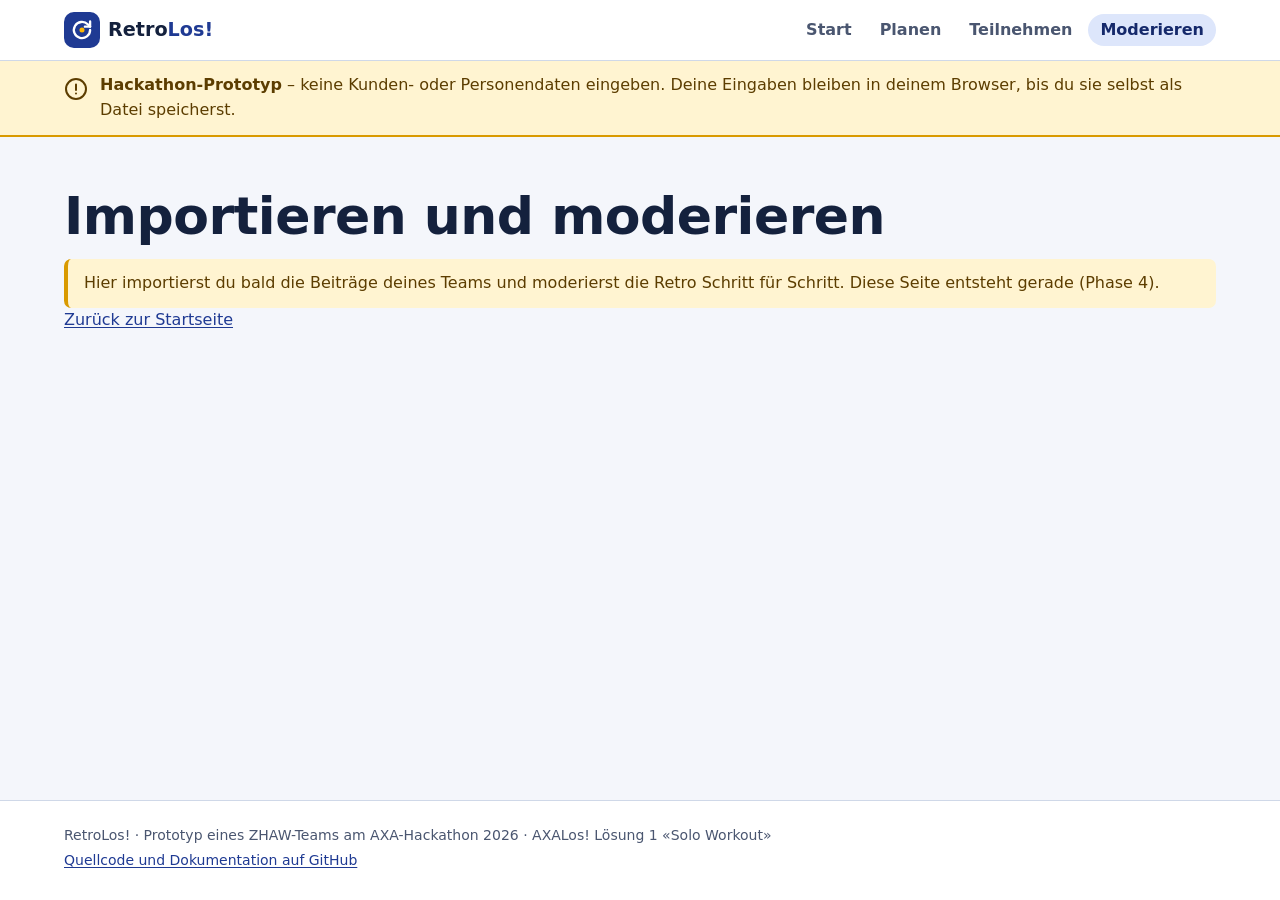
==== moderieren.html @ 7c2ac9f3 "feat: Startseite mit Prototyp-Banner und Design-Tokens Zwei Einstiege (Scrum Master / Teilnahme), «R" ====
<!doctype html>
<html lang="de-CH">
<head>
  <meta charset="utf-8">
  <meta name="viewport" content="width=device-width, initial-scale=1">
  <meta http-equiv="Content-Security-Policy" content="default-src 'self'; base-uri 'self'; form-action 'self'; object-src 'none'">
  <meta name="description" content="RetroLos! hilft Scrum Mastern, Retrospektiven zu planen, Beiträge des Teams zu sammeln und zu moderieren – ohne Server und ohne Login.">
  <title>Importieren und moderieren – RetroLos!</title>
  <link rel="icon" href="favicon.svg" type="image/svg+xml">
  <link rel="stylesheet" href="styles.css">
</head>
<body>
  <a class="skip-link" href="#inhalt">Zum Inhalt springen</a>

  <header class="site-header">
    <div class="container site-header-inner">
      <a class="brand" href="index.html">
        <svg class="brand-logo" viewBox="0 0 40 40" aria-hidden="true" focusable="false">
          <rect class="brand-logo-bg" width="40" height="40" rx="11"/>
          <path class="brand-logo-line" d="M29 20a9 9 0 1 1-2.64-6.36L29 16.3"/>
          <path class="brand-logo-line" d="M29 10.5v5.8h-5.8"/>
          <circle class="brand-logo-dot" cx="20" cy="20" r="2.8"/>
        </svg>
        <span>Retro<span class="brand-accent">Los!</span></span>
      </a>
      <nav class="site-nav" aria-label="Hauptnavigation">
        <ul>
          <li><a href="index.html">Start</a></li>
          <li><a href="planen.html">Planen</a></li>
          <li><a href="teilnehmen.html">Teilnehmen</a></li>
          <li><a href="moderieren.html" aria-current="page">Moderieren</a></li>
        </ul>
      </nav>
    </div>
  </header>

  <aside class="banner" aria-label="Hinweis zum Prototyp">
    <div class="container banner-inner">
      <svg class="banner-icon" viewBox="0 0 24 24" aria-hidden="true" focusable="false">
        <circle cx="12" cy="12" r="10"/>
        <path d="M12 7.5v5.5M12 16.5v.01"/>
      </svg>
      <p><strong>Hackathon-Prototyp</strong> – keine Kunden- oder Personendaten eingeben. Deine Eingaben bleiben in deinem Browser, bis du sie selbst als Datei speicherst.</p>
    </div>
  </aside>

  <main id="inhalt" class="container">
    <section class="section">
      <h1>Importieren und moderieren</h1>
      <div class="notice">
        <p>Hier importierst du bald die Beiträge deines Teams und moderierst die Retro Schritt für Schritt. Diese Seite entsteht gerade (Phase 4).</p>
      </div>
      <p><a href="index.html">Zurück zur Startseite</a></p>
    </section>
  </main>

  <footer class="site-footer">
    <div class="container">
      <p>RetroLos! · Prototyp eines ZHAW-Teams am AXA-Hackathon 2026 · AXALos! Lösung 1 «Solo Workout»</p>
      <p><a href="https://github.com/rexliz/axa-miniapp-retrolos">Quellcode und Dokumentation auf GitHub</a></p>
    </div>
  </footer>
</body>
</html>
---- styles.css ----
/* ==========================================================================
   RetroLos! – gemeinsame Styles
   Werte (Farben, Abstände, Schriften, Radien, Bewegung) nur über Tokens.
   Helle Palette auf :root, dunkle Palette unter prefers-color-scheme: dark.
   ========================================================================== */

:root {
  color-scheme: light dark;

  /* Farben – hell */
  --color-bg: #f4f6fb;
  --color-surface: #ffffff;
  --color-surface-alt: #e9eef8;
  --color-text: #14213d;
  --color-text-muted: #4a5670;
  --color-border: #cfd8e8;
  --color-accent: #1f3a93;
  --color-accent-strong: #15296b;
  --color-accent-soft: #dde6fb;
  --color-on-accent: #ffffff;
  --color-highlight: #ffb703;
  --color-focus: #1f3a93;
  --color-notice-bg: #fff4d1;
  --color-notice-border: #d99a00;
  --color-notice-text: #5c3d00;
  --color-danger: #b42318;
  --color-danger-soft: #fde4e1;
  --color-success: #17703f;
  --color-success-soft: #dcf3e5;
  --color-note-1: #fff1a8;
  --color-note-2: #d6ecff;
  --color-note-3: #ddf5cf;
  --color-note-4: #ffdfe0;
  --color-note-5: #ebe1ff;
  --color-sea: #2f6fd6;
  --color-sea-deep: #1d4fa3;
  --color-sky: #cfe3ff;
  --color-sand: #f2d48f;
  --color-rock: #6b7488;
  --color-sail: #ffffff;
  --color-shadow: rgb(20 33 61 / 0.1);

  /* Schrift */
  --font-body: system-ui, -apple-system, "Segoe UI", Roboto, "Helvetica Neue", Arial, sans-serif;
  --font-display: ui-rounded, "SF Pro Rounded", "Arial Rounded MT Bold", system-ui, sans-serif;
  --font-mono: ui-monospace, "SF Mono", Menlo, Consolas, monospace;
  --font-size-small: 0.875rem;
  --font-size-base: 1rem;
  --font-size-large: 1.2rem;
  --font-size-xl: clamp(1.4rem, 1.15rem + 1.2vw, 1.85rem);
  --font-size-hero: clamp(2rem, 1.3rem + 3.2vw, 3.25rem);
  --font-weight-bold: 700;
  --font-line-height: 1.55;

  /* Abstände und Formen */
  --space-1: 0.25rem;
  --space-2: 0.5rem;
  --space-3: 0.75rem;
  --space-4: 1rem;
  --space-5: 1.5rem;
  --space-6: 2rem;
  --space-7: 3rem;
  --space-8: 4.5rem;
  --radius: 0.85rem;
  --radius-small: 0.45rem;
  --radius-pill: 999px;
  --border: 1px solid var(--color-border);
  --container: 72rem;
  --container-narrow: 46rem;
  --shadow-card: 0 1px 2px var(--color-shadow), 0 6px 18px var(--color-shadow);
  --shadow-raised: 0 2px 4px var(--color-shadow), 0 14px 32px var(--color-shadow);

  /* Bewegung – unter prefers-reduced-motion auf (fast) null gesetzt */
  --motion-fast: 150ms;
  --motion-base: 300ms;
  --motion-slow: 650ms;
  --motion-ease: cubic-bezier(0.2, 0.7, 0.2, 1);
  --motion-bounce: cubic-bezier(0.34, 1.56, 0.64, 1);
}

@media (prefers-color-scheme: dark) {
  :root {
    --color-bg: #0d1424;
    --color-surface: #161f35;
    --color-surface-alt: #1e2944;
    --color-text: #e8edf7;
    --color-text-muted: #aab5cc;
    --color-border: #2f3c5c;
    --color-accent: #9db8ff;
    --color-accent-strong: #c3d4ff;
    --color-accent-soft: #24345c;
    --color-on-accent: #0d1424;
    --color-highlight: #ffc94d;
    --color-focus: #9db8ff;
    --color-notice-bg: #3a2e0c;
    --color-notice-border: #b98a1c;
    --color-notice-text: #ffe39a;
    --color-danger: #ff9b8f;
    --color-danger-soft: #4a1e1a;
    --color-success: #7fd7a3;
    --color-success-soft: #173a27;
    --color-note-1: #4a4320;
    --color-note-2: #1f3a52;
    --color-note-3: #26412a;
    --color-note-4: #4b2a30;
    --color-note-5: #362b52;
    --color-sea: #2b5cb0;
    --color-sea-deep: #173a78;
    --color-sky: #1b2a4a;
    --color-sand: #8a7445;
    --color-rock: #8d97ab;
    --color-sail: #e8edf7;
    --color-shadow: rgb(0 0 0 / 0.35);
  }
}

@media (prefers-reduced-motion: reduce) {
  :root {
    --motion-fast: 1ms;
    --motion-base: 1ms;
    --motion-slow: 1ms;
  }
}

/* ---------- Basis ---------- */

*,
*::before,
*::after {
  box-sizing: border-box;
}

html {
  -webkit-text-size-adjust: 100%;
  text-size-adjust: 100%;
}

body {
  margin: 0;
  min-height: 100vh;
  display: flex;
  flex-direction: column;
  background: var(--color-bg);
  color: var(--color-text);
  font-family: var(--font-body);
  font-size: var(--font-size-base);
  line-height: var(--font-line-height);
}

main {
  flex: 1;
}

h1,
h2,
h3 {
  font-family: var(--font-display);
  line-height: 1.2;
  margin: 0 0 var(--space-3);
}

h1 {
  font-size: var(--font-size-hero);
  letter-spacing: -0.01em;
}

h2 {
  font-size: var(--font-size-xl);
}

h3 {
  font-size: var(--font-size-large);
}

p {
  margin: 0 0 var(--space-4);
}

a {
  color: var(--color-accent);
  text-underline-offset: 0.15em;
}

a:hover {
  color: var(--color-accent-strong);
}

:focus-visible {
  outline: 3px solid var(--color-focus);
  outline-offset: 2px;
}

code,
kbd,
pre {
  font-family: var(--font-mono);
  font-size: 0.95em;
}

.container {
  width: min(100% - 2 * var(--space-4), var(--container));
  margin-inline: auto;
}

.visually-hidden {
  position: absolute;
  width: 1px;
  height: 1px;
  margin: -1px;
  padding: 0;
  overflow: hidden;
  clip: rect(0 0 0 0);
  white-space: nowrap;
  border: 0;
}

.skip-link {
  position: absolute;
  left: var(--space-4);
  top: calc(-1 * var(--space-8));
  z-index: 10;
  padding: var(--space-2) var(--space-4);
  background: var(--color-accent);
  color: var(--color-on-accent);
  border-radius: var(--radius-small);
}

.skip-link:focus {
  top: var(--space-2);
  color: var(--color-on-accent);
}

/* ---------- Kopfzeile ---------- */

.site-header {
  background: var(--color-surface);
  border-bottom: var(--border);
}

.site-header-inner {
  display: flex;
  flex-wrap: wrap;
  align-items: center;
  justify-content: space-between;
  gap: var(--space-2) var(--space-5);
  padding-block: var(--space-3);
}

.brand {
  display: inline-flex;
  align-items: center;
  gap: var(--space-2);
  color: var(--color-text);
  text-decoration: none;
  font-family: var(--font-display);
  font-size: var(--font-size-large);
  font-weight: var(--font-weight-bold);
}

.brand:hover {
  color: var(--color-text);
}

.brand-logo {
  width: 2.25rem;
  height: 2.25rem;
  flex: none;
}

.brand-logo-bg {
  fill: var(--color-accent);
}

.brand-logo-line {
  fill: none;
  stroke: var(--color-on-accent);
  stroke-width: 2.6;
  stroke-linecap: round;
  stroke-linejoin: round;
}

.brand-logo-dot {
  fill: var(--color-highlight);
}

.brand-accent {
  color: var(--color-accent);
}

.site-nav ul {
  display: flex;
  flex-wrap: wrap;
  gap: var(--space-1);
  margin: 0;
  padding: 0;
  list-style: none;
}

.site-nav a {
  display: block;
  padding: var(--space-1) var(--space-3);
  border-radius: var(--radius-pill);
  color: var(--color-text-muted);
  text-decoration: none;
  font-weight: 600;
}

.site-nav a:hover {
  background: var(--color-surface-alt);
  color: var(--color-text);
}

.site-nav a[aria-current="page"] {
  background: var(--color-accent-soft);
  color: var(--color-accent-strong);
}

/* ---------- Prototyp-Banner ---------- */

.banner {
  background: var(--color-notice-bg);
  border-bottom: 2px solid var(--color-notice-border);
  color: var(--color-notice-text);
}

.banner-inner {
  display: flex;
  align-items: flex-start;
  gap: var(--space-3);
  padding-block: var(--space-3);
}

.banner-icon {
  width: 1.5rem;
  height: 1.5rem;
  flex: none;
  margin-top: var(--space-1);
  fill: none;
  stroke: currentColor;
  stroke-width: 2;
  stroke-linecap: round;
}

.banner p {
  margin: 0;
}

/* ---------- Schaltflächen ---------- */

.button {
  display: inline-flex;
  align-items: center;
  justify-content: center;
  gap: var(--space-2);
  min-height: 2.75rem;
  padding: var(--space-2) var(--space-5);
  border: 2px solid transparent;
  border-radius: var(--radius-pill);
  font: inherit;
  font-weight: var(--font-weight-bold);
  line-height: 1.2;
  text-decoration: none;
  cursor: pointer;
  transition: transform var(--motion-fast) var(--motion-ease),
    background-color var(--motion-fast) var(--motion-ease);
}

.button:active {
  transform: translateY(1px) scale(0.98);
}

.button-primary {
  background: var(--color-accent);
  color: var(--color-on-accent);
}

.button-primary:hover {
  background: var(--color-accent-strong);
  color: var(--color-on-accent);
}

.button-secondary {
  background: var(--color-surface);
  border-color: var(--color-accent);
  color: var(--color-accent);
}

.button-secondary:hover {
  background: var(--color-accent-soft);
  color: var(--color-accent-strong);
}

.button-ghost {
  background: transparent;
  color: var(--color-accent);
}

.button-ghost:hover {
  background: var(--color-surface-alt);
}

.button-danger {
  background: var(--color-surface);
  border-color: var(--color-danger);
  color: var(--color-danger);
}

.button-danger:hover {
  background: var(--color-danger-soft);
}

.button:disabled,
.button[aria-disabled="true"] {
  opacity: 0.55;
  cursor: not-allowed;
  transform: none;
}

.button-row {
  display: flex;
  flex-wrap: wrap;
  gap: var(--space-3);
  align-items: center;
}

/* ---------- Karten, Flächen ---------- */

.panel {
  background: var(--color-surface);
  border: var(--border);
  border-radius: var(--radius);
  box-shadow: var(--shadow-card);
  padding: var(--space-5);
}

.section {
  margin-block: var(--space-7);
}

.section-intro {
  max-width: var(--container-narrow);
  color: var(--color-text-muted);
}

/* ---------- Startseite ---------- */

.hero {
  display: grid;
  gap: var(--space-5);
  align-items: center;
  padding-block: var(--space-7) var(--space-6);
}

.hero-kicker {
  display: inline-block;
  margin-bottom: var(--space-3);
  padding: var(--space-1) var(--space-3);
  border-radius: var(--radius-pill);
  background: var(--color-accent-soft);
  color: var(--color-accent-strong);
  font-weight: var(--font-weight-bold);
  font-size: var(--font-size-small);
}

.hero-lead {
  max-width: var(--container-narrow);
  font-size: var(--font-size-large);
  color: var(--color-text-muted);
}

.hero-art {
  width: 100%;
  max-width: 22rem;
  justify-self: center;
}

.hero-art .note {
  transform-origin: center;
  transform-box: fill-box;
  animation: note-float 6s var(--motion-ease) infinite alternate;
}

.hero-art .note:nth-of-type(2) {
  animation-delay: -2s;
}

.hero-art .note:nth-of-type(3) {
  animation-delay: -4s;
}

.hero-art .note-1 {
  fill: var(--color-note-1);
}

.hero-art .note-2 {
  fill: var(--color-note-2);
}

.hero-art .note-3 {
  fill: var(--color-note-3);
}

.hero-art .note-line {
  stroke: var(--color-text-muted);
  stroke-width: 3;
  stroke-linecap: round;
  opacity: 0.45;
}

.hero-art .loop {
  fill: none;
  stroke: var(--color-accent);
  stroke-width: 6;
  stroke-linecap: round;
  stroke-dasharray: 12 14;
}

.hero-art .spark {
  fill: var(--color-highlight);
}

@keyframes note-float {
  from {
    transform: translateY(0) rotate(-2deg);
  }

  to {
    transform: translateY(-6px) rotate(2deg);
  }
}

@media (prefers-reduced-motion: reduce) {
  .hero-art .note {
    animation: none;
  }
}

.entry-grid {
  display: grid;
  gap: var(--space-5);
}

.entry-card {
  display: flex;
  flex-direction: column;
  gap: var(--space-2);
  padding: var(--space-6) var(--space-5);
  background: var(--color-surface);
  border: var(--border);
  border-radius: var(--radius);
  box-shadow: var(--shadow-card);
}

.entry-card-lead {
  border-top: 6px solid var(--color-accent);
}

.entry-card-guest {
  border-top: 6px solid var(--color-highlight);
}

.entry-icon {
  font-size: 2rem;
  line-height: 1;
}

.entry-card p {
  color: var(--color-text-muted);
}

.entry-card .button-row {
  margin-top: auto;
}

.explainer {
  margin-block: var(--space-6);
  background: var(--color-surface);
  border: var(--border);
  border-radius: var(--radius);
}

.explainer > summary {
  display: flex;
  align-items: center;
  gap: var(--space-3);
  padding: var(--space-4) var(--space-5);
  cursor: pointer;
  font-family: var(--font-display);
  font-size: var(--font-size-large);
  font-weight: var(--font-weight-bold);
  list-style: none;
}

/* Safari zeigt sonst zusätzlich sein eigenes Dreieck – es gibt keinen anderen Hook */
.explainer > summary::-webkit-details-marker {
  display: none;
}

.explainer > summary::before {
  content: "▸";
  color: var(--color-accent);
  transition: transform var(--motion-fast) var(--motion-ease);
}

.explainer[open] > summary::before {
  transform: rotate(90deg);
}

.explainer-body {
  padding: 0 var(--space-5) var(--space-5);
  max-width: var(--container-narrow);
}

.phase-list {
  display: grid;
  gap: var(--space-2);
  margin: 0 0 var(--space-4);
  padding: 0;
  list-style: none;
  counter-reset: phase;
}

.phase-list li {
  display: grid;
  grid-template-columns: 2rem 1fr;
  gap: var(--space-3);
  align-items: start;
  counter-increment: phase;
}

.phase-list li::before {
  content: counter(phase);
  display: grid;
  place-items: center;
  width: 2rem;
  height: 2rem;
  border-radius: var(--radius-pill);
  background: var(--color-accent-soft);
  color: var(--color-accent-strong);
  font-weight: var(--font-weight-bold);
}

.steps {
  display: grid;
  gap: var(--space-4);
  margin: 0;
  padding: 0;
  list-style: none;
  counter-reset: step;
}

.steps li {
  position: relative;
  padding: var(--space-5) var(--space-5) var(--space-4);
  background: var(--color-surface);
  border: var(--border);
  border-radius: var(--radius);
  counter-increment: step;
}

.steps li::before {
  content: counter(step);
  display: grid;
  place-items: center;
  width: 2.25rem;
  height: 2.25rem;
  margin-bottom: var(--space-3);
  border-radius: var(--radius-pill);
  background: var(--color-accent);
  color: var(--color-on-accent);
  font-weight: var(--font-weight-bold);
}

.steps h3 {
  margin-bottom: var(--space-2);
}

.steps p {
  margin: 0;
  color: var(--color-text-muted);
}

.privacy-list {
  display: grid;
  gap: var(--space-3);
  margin: 0;
  padding: 0;
  list-style: none;
}

.privacy-list li {
  display: grid;
  grid-template-columns: 1.75rem 1fr;
  gap: var(--space-2);
}

.privacy-list li::before {
  content: "✓";
  color: var(--color-success);
  font-weight: var(--font-weight-bold);
}

/* ---------- Hinweise ---------- */

.notice {
  padding: var(--space-3) var(--space-4);
  border-left: 4px solid var(--color-notice-border);
  border-radius: var(--radius-small);
  background: var(--color-notice-bg);
  color: var(--color-notice-text);
}

.notice p:last-child {
  margin-bottom: 0;
}

/* ---------- Fusszeile ---------- */

.site-footer {
  margin-top: var(--space-8);
  padding-block: var(--space-5);
  border-top: var(--border);
  background: var(--color-surface);
  color: var(--color-text-muted);
  font-size: var(--font-size-small);
}

.site-footer p {
  margin: 0 0 var(--space-1);
}

/* ---------- Druck ---------- */

@media print {
  .site-header,
  .site-footer,
  .skip-link,
  .no-print {
    display: none;
  }

  body {
    background: var(--color-surface);
  }
}

/* ---------- Breitere Bildschirme ---------- */

@media (min-width: 40rem) {
  .entry-grid {
    grid-template-columns: repeat(2, 1fr);
  }

  .steps {
    grid-template-columns: repeat(2, 1fr);
  }
}

@media (min-width: 60rem) {
  .hero {
    grid-template-columns: 3fr 2fr;
  }

  .steps {
    grid-template-columns: repeat(4, 1fr);
  }
}
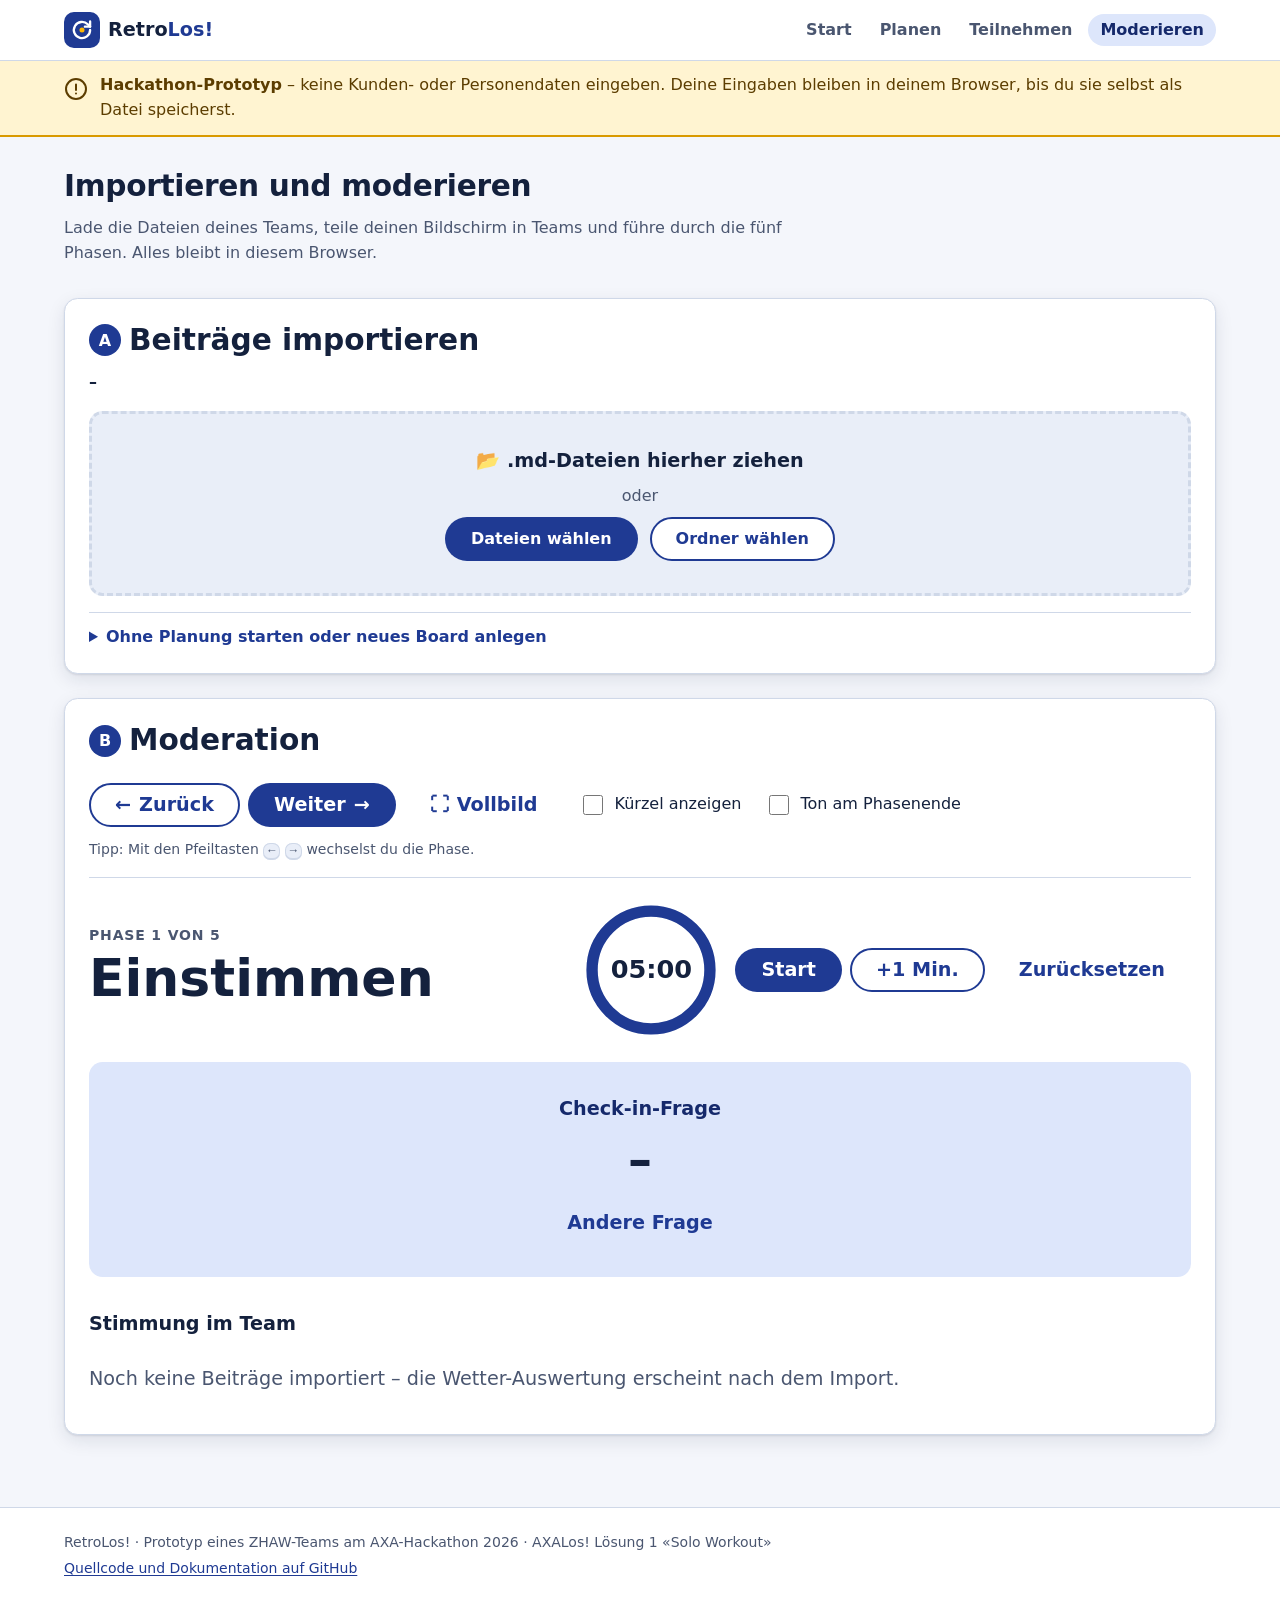
==== commit 8004dbb1: "feat: Import und Moderationsmodus mit Stepper, Timer-Ring und Board Mehrfach-Import (Auswahl, Drag &" ====
--- a/moderieren.html
+++ b/moderieren.html
@@ -8,6 +8,14 @@
   <title>Importieren und moderieren – RetroLos!</title>
   <link rel="icon" href="favicon.svg" type="image/svg+xml">
   <link rel="stylesheet" href="styles.css">
+  <link rel="stylesheet" href="moderieren.css">
+  <script src="config.js" defer></script>
+  <script src="core-plan.js" defer></script>
+  <script src="core-markdown.js" defer></script>
+  <script src="core-board.js" defer></script>
+  <script src="ui.js" defer></script>
+  <script src="effects.js" defer></script>
+  <script src="moderieren.js" defer></script>
 </head>
 <body>
   <a class="skip-link" href="#inhalt">Zum Inhalt springen</a>
@@ -44,14 +52,171 @@
     </div>
   </aside>
 
-  <main id="inhalt" class="container">
-    <section class="section">
+  <main id="inhalt" class="container moderate">
+    <header class="page-intro">
       <h1>Importieren und moderieren</h1>
-      <div class="notice">
-        <p>Hier importierst du bald die Beiträge deines Teams und moderierst die Retro Schritt für Schritt. Diese Seite entsteht gerade (Phase 4).</p>
-      </div>
-      <p><a href="index.html">Zurück zur Startseite</a></p>
+      <p class="section-intro">Lade die Dateien deines Teams, teile deinen Bildschirm in Teams und führe durch die fünf Phasen. Alles bleibt in diesem Browser.</p>
+    </header>
+
+    <noscript>
+      <div class="notice"><p>Import und Moderation brauchen JavaScript. Wie eine Retro abläuft, steht auf der <a href="index.html">Startseite</a>.</p></div>
+    </noscript>
+
+    <section class="panel import-panel no-print" id="import-panel" aria-labelledby="import-title">
+      <h2 id="import-title"><span class="step-badge" aria-hidden="true">A</span>Beiträge importieren</h2>
+      <p class="retro-context" id="retro-context">–</p>
+      <div class="notice" id="board-mismatch" hidden>
+        <p id="board-mismatch-text"></p>
+        <div class="button-row">
+          <button type="button" class="button button-secondary" id="board-keep">Damit weitermachen</button>
+          <button type="button" class="button button-primary" id="board-new">Neues Board für die geplante Retro</button>
+        </div>
+      </div>
+      <div class="dropzone" id="dropzone">
+        <p class="dropzone-title"><span aria-hidden="true">📂</span> .md-Dateien hierher ziehen</p>
+        <p class="dropzone-or">oder</p>
+        <div class="button-row">
+          <button type="button" class="button button-primary" id="pick-files">Dateien wählen</button>
+          <button type="button" class="button button-secondary" id="pick-folder" hidden>Ordner wählen</button>
+        </div>
+        <input id="file-input" class="visually-hidden" type="file" accept=".md,.markdown,.txt,text/markdown,text/plain" multiple tabindex="-1" aria-hidden="true">
+        <input id="folder-input" class="visually-hidden" type="file" webkitdirectory multiple tabindex="-1" aria-hidden="true">
+        <p class="field-hint" id="folder-hint" hidden>Mit «Ordner wählen» liest du alle Dateien eines synchronisierten Teams- oder OneDrive-Ordners auf einmal.</p>
+      </div>
+      <div class="import-report" id="import-report" aria-live="polite"></div>
+      <p class="board-stats" id="board-stats"></p>
+      <details class="manual-setup">
+        <summary>Ohne Planung starten oder neues Board anlegen</summary>
+        <form id="setup-form" class="setup-form">
+          <div class="field-grid">
+            <div class="field">
+              <label for="setup-sprint">Sprint</label>
+              <input id="setup-sprint" type="text" maxlength="60" placeholder="z. B. Sprint 12">
+            </div>
+            <div class="field">
+              <label for="setup-date">Datum der Retro</label>
+              <input id="setup-date" type="date">
+            </div>
+            <div class="field">
+              <label for="setup-format">Format</label>
+              <select id="setup-format"></select>
+            </div>
+          </div>
+          <button type="submit" class="button button-secondary">Neues, leeres Board anlegen</button>
+        </form>
+      </details>
     </section>
+
+    <section class="moderation" id="moderation" aria-labelledby="moderation-title">
+      <div class="moderation-bar no-print">
+        <h2 id="moderation-title" class="moderation-title"><span class="step-badge" aria-hidden="true">B</span>Moderation</h2>
+        <ol class="stepper" id="stepper" aria-label="Phasen der Retro"></ol>
+        <div class="moderation-tools">
+          <button type="button" class="button button-secondary" id="prev"><span aria-hidden="true">←</span> Zurück</button>
+          <button type="button" class="button button-primary" id="next">Weiter <span aria-hidden="true">→</span></button>
+          <button type="button" class="button button-ghost" id="fullscreen"><span aria-hidden="true">⛶</span> <span id="fullscreen-label">Vollbild</span></button>
+          <label class="toggle"><input type="checkbox" id="show-initials"> <span>Kürzel anzeigen</span></label>
+          <label class="toggle"><input type="checkbox" id="sound"> <span>Ton am Phasenende</span></label>
+        </div>
+        <p class="keyboard-hint">Tipp: Mit den Pfeiltasten <kbd>←</kbd> <kbd>→</kbd> wechselst du die Phase.</p>
+      </div>
+
+      <div class="moderation-head">
+        <div class="phase-intro" aria-live="polite">
+          <p class="phase-kicker" id="phase-kicker">Phase 1 von 5</p>
+          <h3 class="phase-title" id="phase-title">Einstimmen</h3>
+          <p class="phase-hint" id="phase-hint"></p>
+        </div>
+        <div class="timer no-print" id="timer">
+          <div class="timer-dial">
+            <svg class="timer-ring" viewBox="0 0 120 120" aria-hidden="true" focusable="false">
+              <circle class="timer-track" cx="60" cy="60" r="52"/>
+              <circle class="timer-progress" id="timer-progress" cx="60" cy="60" r="52"/>
+            </svg>
+            <p class="timer-time" id="timer-time">05:00</p>
+          </div>
+          <div class="timer-buttons">
+            <button type="button" class="button button-primary" id="timer-toggle">Start</button>
+            <button type="button" class="button button-secondary" id="timer-plus">+1 Min.</button>
+            <button type="button" class="button button-ghost" id="timer-reset">Zurücksetzen</button>
+          </div>
+        </div>
+      </div>
+
+      <div class="phase-panel" id="panel-checkin">
+        <div class="checkin-stage">
+          <p class="checkin-label">Check-in-Frage</p>
+          <p class="checkin-big" id="checkin-big">–</p>
+          <button type="button" class="button button-ghost no-print" id="checkin-other">Andere Frage</button>
+        </div>
+        <div class="mood">
+          <h4 class="mood-title">Stimmung im Team <span class="mood-total" id="mood-total"></span></h4>
+          <ul class="mood-bars" id="mood-bars"></ul>
+          <p class="mood-empty" id="mood-empty">Noch keine Beiträge importiert – die Wetter-Auswertung erscheint nach dem Import.</p>
+        </div>
+      </div>
+
+      <div class="phase-panel" id="panel-board" hidden>
+        <div class="board-toolbar no-print" id="board-toolbar">
+          <p class="board-help" id="board-help"></p>
+          <button type="button" class="button button-primary" id="group-button" hidden disabled>Ausgewählte zusammenfassen</button>
+        </div>
+        <div class="scene-host" id="board-scene" hidden></div>
+        <div class="board" id="board"></div>
+      </div>
+
+      <div class="phase-panel" id="panel-decide" hidden>
+        <div class="decide-grid">
+          <section class="decide-topics" aria-labelledby="topics-title">
+            <h4 id="topics-title">Top-Themen nach Punkten</h4>
+            <ol class="topic-list" id="topic-list"></ol>
+          </section>
+          <section class="decide-actions" aria-labelledby="actions-title">
+            <h4 id="actions-title">Massnahmen</h4>
+            <form id="action-form" class="action-form no-print">
+              <div class="field">
+                <label for="action-what">Was tun wir konkret?</label>
+                <textarea id="action-what" rows="2" maxlength="300"></textarea>
+              </div>
+              <div class="field-grid">
+                <div class="field">
+                  <label for="action-who">Wer <span class="optional">(Rolle oder Kürzel)</span></label>
+                  <input id="action-who" type="text" maxlength="30" placeholder="z. B. SM, PO, Dev-Team" list="role-list" autocomplete="off">
+                </div>
+                <div class="field">
+                  <label for="action-due">Bis wann</label>
+                  <input id="action-due" type="date">
+                </div>
+              </div>
+              <button type="submit" class="button button-primary">Massnahme hinzufügen</button>
+            </form>
+            <datalist id="role-list">
+              <option value="SM"></option>
+              <option value="PO"></option>
+              <option value="Dev-Team"></option>
+              <option value="ganzes Team"></option>
+            </datalist>
+            <div class="notice" id="action-hint" hidden><p>Ihr habt schon mehr als 3 Massnahmen. Weniger ist oft mehr: 1–3 Massnahmen schafft ein Team im nächsten Sprint wirklich.</p></div>
+            <ol class="action-list" id="action-list"></ol>
+          </section>
+        </div>
+      </div>
+
+      <div class="phase-panel" id="panel-close" hidden>
+        <div class="feedback">
+          <p class="feedback-question">Wie hilfreich war diese Retro? Jede Person nennt eine Note – klicke pro Stimme einmal.</p>
+          <div class="feedback-scale" id="feedback-scale"></div>
+          <p class="feedback-stats" id="feedback-stats" aria-live="polite"></p>
+          <div class="button-row no-print">
+            <button type="button" class="button button-ghost" id="feedback-undo">Letzte Stimme zurücknehmen</button>
+            <button type="button" class="button button-primary button-large" id="finish"><span aria-hidden="true">🎉</span> Retro abschliessen</button>
+          </div>
+        </div>
+        <div class="finish-area" id="finish-area" hidden></div>
+      </div>
+    </section>
+
+    <div id="status" class="toast" role="status" aria-live="polite"></div>
   </main>
 
   <footer class="site-footer">
--- a/styles.css
+++ b/styles.css
@@ -38,6 +38,7 @@
   --color-sand: #f2d48f;
   --color-rock: #6b7488;
   --color-sail: #ffffff;
+  --color-palm: #2f8a4a;
   --color-shadow: rgb(20 33 61 / 0.1);
 
   /* Schrift */
@@ -110,6 +111,7 @@
     --color-sand: #8a7445;
     --color-rock: #8d97ab;
     --color-sail: #e8edf7;
+    --color-palm: #5fbf7a;
     --color-shadow: rgb(0 0 0 / 0.35);
   }
 }
@@ -765,3 +767,522 @@
     grid-template-columns: repeat(4, 1fr);
   }
 }
+
+/* ==========================================================================
+   Gemeinsame Bausteine für die Werkzeug-Seiten
+   ========================================================================== */
+
+.page-intro {
+  padding-block: var(--space-6) var(--space-4);
+}
+
+.page-intro h1 {
+  font-size: var(--font-size-xl);
+}
+
+.step-badge {
+  display: inline-grid;
+  place-items: center;
+  width: 2rem;
+  height: 2rem;
+  margin-right: var(--space-2);
+  border-radius: var(--radius-pill);
+  background: var(--color-accent);
+  color: var(--color-on-accent);
+  font-size: var(--font-size-base);
+  vertical-align: middle;
+}
+
+/* ---------- Formulare ---------- */
+
+.field {
+  display: grid;
+  align-content: start;
+  gap: var(--space-1);
+  margin-bottom: var(--space-4);
+}
+
+.field label,
+.choice-group legend {
+  font-weight: var(--font-weight-bold);
+}
+
+.field-hint {
+  margin: 0;
+  color: var(--color-text-muted);
+  font-size: var(--font-size-small);
+}
+
+.optional {
+  color: var(--color-text-muted);
+  font-weight: normal;
+  font-size: var(--font-size-small);
+}
+
+input[type="text"],
+input[type="date"],
+input[type="time"],
+input[type="datetime-local"],
+input[type="number"],
+select,
+textarea {
+  width: 100%;
+  min-height: 2.75rem;
+  padding: var(--space-2) var(--space-3);
+  border: 2px solid var(--color-border);
+  border-radius: var(--radius-small);
+  background: var(--color-surface);
+  color: var(--color-text);
+  font: inherit;
+}
+
+textarea {
+  resize: vertical;
+  line-height: var(--font-line-height);
+}
+
+input:focus-visible,
+select:focus-visible,
+textarea:focus-visible {
+  border-color: var(--color-accent);
+}
+
+.field-grid {
+  display: grid;
+  gap: 0 var(--space-4);
+}
+
+.choice-group {
+  margin: 0 0 var(--space-4);
+  padding: 0;
+  border: 0;
+}
+
+.choice-group legend {
+  margin-bottom: var(--space-2);
+  padding: 0;
+}
+
+.choices {
+  display: flex;
+  flex-wrap: wrap;
+  gap: var(--space-2);
+}
+
+.choice {
+  position: relative;
+  display: inline-flex;
+}
+
+/* Radio optisch verstecken, aber fokussierbar und für Screenreader lesbar */
+.choice input {
+  position: absolute;
+  inset: 0;
+  width: 100%;
+  height: 100%;
+  margin: 0;
+  opacity: 0;
+  cursor: pointer;
+}
+
+.choice > span {
+  display: inline-flex;
+  align-items: center;
+  gap: var(--space-2);
+  min-height: 2.75rem;
+  padding: var(--space-2) var(--space-4);
+  border: 2px solid var(--color-border);
+  border-radius: var(--radius-pill);
+  background: var(--color-surface);
+  font-weight: 600;
+  transition: border-color var(--motion-fast) var(--motion-ease),
+    background-color var(--motion-fast) var(--motion-ease);
+}
+
+.choice input:hover + span {
+  border-color: var(--color-accent);
+}
+
+.choice input:checked + span {
+  border-color: var(--color-accent);
+  background: var(--color-accent-soft);
+  color: var(--color-accent-strong);
+}
+
+.choice input:focus-visible + span {
+  outline: 3px solid var(--color-focus);
+  outline-offset: 2px;
+}
+
+.choice-emoji {
+  font-size: 1.3em;
+  line-height: 1;
+}
+
+.copy-row {
+  display: flex;
+  flex-wrap: wrap;
+  gap: var(--space-2);
+}
+
+.copy-row input {
+  flex: 1 1 16rem;
+  font-family: var(--font-mono);
+  font-size: var(--font-size-small);
+}
+
+.clipboard-helper {
+  position: fixed;
+  left: 0;
+  top: 0;
+  width: 1px;
+  height: 1px;
+  opacity: 0;
+  pointer-events: none;
+}
+
+/* ---------- Statusmeldung ---------- */
+
+.toast {
+  position: fixed;
+  left: 50%;
+  bottom: var(--space-5);
+  z-index: 20;
+  max-width: min(100% - 2 * var(--space-4), 32rem);
+  padding: var(--space-3) var(--space-5);
+  border-radius: var(--radius);
+  background: var(--color-text);
+  color: var(--color-bg);
+  box-shadow: var(--shadow-raised);
+  font-weight: 600;
+  transform: translate(-50%, calc(100% + var(--space-6)));
+  opacity: 0;
+  transition: transform var(--motion-base) var(--motion-bounce),
+    opacity var(--motion-base) var(--motion-ease);
+  pointer-events: none;
+}
+
+.toast.is-visible {
+  transform: translate(-50%, 0);
+  opacity: 1;
+}
+
+.toast[data-kind="warning"] {
+  background: var(--color-notice-bg);
+  color: var(--color-notice-text);
+  border: 2px solid var(--color-notice-border);
+}
+
+/* ---------- Datenschutz-Hinweis an Eingaben ---------- */
+
+.privacy-hint {
+  display: flex;
+  gap: var(--space-2);
+  margin-top: var(--space-2);
+  padding: var(--space-2) var(--space-3);
+  border-left: 4px solid var(--color-notice-border);
+  border-radius: var(--radius-small);
+  background: var(--color-notice-bg);
+  color: var(--color-notice-text);
+  font-size: var(--font-size-small);
+}
+
+.privacy-hint[hidden] {
+  display: none;
+}
+
+.print-only {
+  display: none;
+}
+
+@media print {
+  .print-only {
+    display: block;
+  }
+
+  .banner,
+  .toast {
+    display: none;
+  }
+}
+
+@media (min-width: 40rem) {
+  .field-grid {
+    grid-template-columns: repeat(2, 1fr);
+  }
+}
+
+/* Kartenfarben pro Spalte (Teilnehmen und Board) */
+.tone-1 {
+  --note-color: var(--color-note-1);
+}
+
+.tone-2 {
+  --note-color: var(--color-note-2);
+}
+
+.tone-3 {
+  --note-color: var(--color-note-3);
+}
+
+.tone-4 {
+  --note-color: var(--color-note-4);
+}
+
+.tone-5 {
+  --note-color: var(--color-note-5);
+}
+
+/* ==========================================================================
+   Effekte: Konfetti und Segelboot-Szene (Teilnehmen und Moderieren)
+   ========================================================================== */
+
+.confetti-canvas {
+  position: fixed;
+  inset: 0;
+  z-index: 30;
+  width: 100%;
+  height: 100%;
+  pointer-events: none;
+}
+
+.scene-host {
+  margin-bottom: var(--space-5);
+}
+
+.scene {
+  display: block;
+  width: 100%;
+  height: auto;
+  border-radius: var(--radius);
+  overflow: hidden;
+}
+
+.scene-sky {
+  fill: var(--color-sky);
+}
+
+.scene-sun {
+  fill: var(--color-highlight);
+}
+
+.scene-cloud {
+  fill: var(--color-surface);
+  opacity: 0.85;
+  animation: cloud-drift 26s linear infinite alternate;
+}
+
+.scene-cloud-slow {
+  animation-duration: 38s;
+}
+
+.scene-sand {
+  fill: var(--color-sand);
+}
+
+.scene-trunk {
+  fill: none;
+  stroke: var(--color-rock);
+  stroke-width: 6;
+  stroke-linecap: round;
+}
+
+.scene-leaf {
+  fill: var(--color-palm);
+}
+
+.scene-island-flag {
+  fill: var(--color-danger);
+  stroke: var(--color-text);
+  stroke-width: 2;
+  opacity: 0;
+  transform-box: fill-box;
+  transform-origin: left bottom;
+  transform: scaleY(0);
+  transition: transform var(--motion-slow) var(--motion-bounce), opacity var(--motion-base);
+}
+
+.scene-island-flag.is-visible {
+  opacity: 1;
+  transform: scaleY(1);
+}
+
+.scene-rock {
+  fill: var(--color-rock);
+  opacity: 0;
+  transform-box: fill-box;
+  transform-origin: center bottom;
+  transform: translateY(14px);
+  transition: transform var(--motion-slow) var(--motion-bounce), opacity var(--motion-base);
+}
+
+.scene-rock.is-visible {
+  opacity: 1;
+  transform: translateY(0);
+}
+
+.scene-wave-back {
+  fill: var(--color-sea-deep);
+  animation: wave-shift 7s linear infinite;
+}
+
+.scene-wave-front {
+  fill: var(--color-sea);
+  animation: wave-shift 5s linear infinite reverse;
+}
+
+.scene-boat {
+  transform: translateX(var(--boat-x, 0px));
+  transition: transform calc(var(--motion-slow) * 2) var(--motion-ease);
+}
+
+.scene-boat-bob {
+  animation: boat-bob 3.2s ease-in-out infinite;
+  transform-box: fill-box;
+  transform-origin: center bottom;
+}
+
+.scene-hull {
+  fill: var(--color-accent);
+}
+
+.scene-mast {
+  stroke: var(--color-text);
+  stroke-width: 3;
+}
+
+.scene-sail {
+  fill: var(--color-sail);
+  stroke: var(--color-accent);
+  stroke-width: 2;
+  stroke-linejoin: round;
+}
+
+.scene-flag {
+  fill: var(--color-highlight);
+}
+
+.scene-anchor {
+  opacity: 0;
+  transition: opacity var(--motion-base);
+}
+
+.scene-boat.is-anchored .scene-anchor {
+  opacity: 1;
+}
+
+.scene-rope,
+.scene-anchor-shape {
+  fill: none;
+  stroke: var(--color-text);
+  stroke-width: 2.5;
+  stroke-linecap: round;
+}
+
+.scene-wind path {
+  fill: none;
+  stroke: var(--color-surface);
+  stroke-width: 3;
+  stroke-linecap: round;
+  stroke-dasharray: 30 70;
+  opacity: 0;
+}
+
+.scene-boat.has-wind .scene-wind path {
+  opacity: 0.9;
+  animation: wind-blow 1.6s linear infinite;
+}
+
+.scene-boat.is-gust .scene-sail {
+  animation: sail-gust var(--motion-slow) var(--motion-bounce);
+  transform-box: fill-box;
+  transform-origin: left bottom;
+}
+
+.scene-caption {
+  margin: var(--space-2) 0 0;
+  color: var(--color-text-muted);
+  font-size: var(--font-size-small);
+}
+
+@keyframes wave-shift {
+  from {
+    transform: translateX(0);
+  }
+
+  to {
+    transform: translateX(-80px);
+  }
+}
+
+@keyframes boat-bob {
+  0%,
+  100% {
+    transform: translateY(0) rotate(-1.5deg);
+  }
+
+  50% {
+    transform: translateY(3px) rotate(1.5deg);
+  }
+}
+
+@keyframes cloud-drift {
+  to {
+    transform: translateX(40px);
+  }
+}
+
+@keyframes wind-blow {
+  from {
+    stroke-dashoffset: 100;
+  }
+
+  to {
+    stroke-dashoffset: 0;
+  }
+}
+
+@keyframes sail-gust {
+  50% {
+    transform: scaleX(1.12);
+  }
+}
+
+@media (prefers-reduced-motion: reduce) {
+  .scene-cloud,
+  .scene-wave-back,
+  .scene-wave-front,
+  .scene-boat-bob,
+  .scene-boat.has-wind .scene-wind path,
+  .scene-boat.is-gust .scene-sail {
+    animation: none;
+  }
+}
+
+/* Drucken immer mit heller Palette – auch wenn der Bildschirm im Dark Mode ist
+   (Browser drucken Hintergründe meist nicht, helle Schrift wäre unsichtbar). */
+@media print {
+  :root {
+    color-scheme: light;
+    --color-bg: #ffffff;
+    --color-surface: #ffffff;
+    --color-surface-alt: #f1f4fa;
+    --color-text: #000000;
+    --color-text-muted: #3a4256;
+    --color-border: #b9c3d6;
+    --color-accent: #1f3a93;
+    --color-accent-strong: #15296b;
+    --color-accent-soft: #e6ecfb;
+    --color-on-accent: #ffffff;
+    --color-highlight: #e0a000;
+    --color-note-1: #fff6c7;
+    --color-note-2: #e3f1ff;
+    --color-note-3: #e6f7dc;
+    --color-note-4: #ffe6e7;
+    --color-note-5: #f0e9ff;
+    --color-danger: #b42318;
+    --color-success: #17703f;
+    --shadow-card: none;
+    --shadow-raised: none;
+  }
+}
--- a/moderieren.css
+++ b/moderieren.css
@@ -0,0 +1,958 @@
+/* RetroLos! – Importieren und Moderieren (gross und gut lesbar beim Bildschirm-Teilen) */
+
+.import-panel h2,
+.moderation-title {
+  display: flex;
+  align-items: center;
+}
+
+.retro-context {
+  font-weight: 600;
+}
+
+/* ---------- Import ---------- */
+
+.dropzone {
+  display: grid;
+  justify-items: center;
+  gap: var(--space-2);
+  padding: var(--space-6) var(--space-4);
+  border: 3px dashed var(--color-border);
+  border-radius: var(--radius);
+  background: var(--color-surface-alt);
+  text-align: center;
+  transition: border-color var(--motion-fast), background-color var(--motion-fast);
+}
+
+.dropzone.is-over {
+  border-color: var(--color-accent);
+  background: var(--color-accent-soft);
+}
+
+.dropzone-title {
+  margin: 0;
+  font-family: var(--font-display);
+  font-size: var(--font-size-large);
+  font-weight: var(--font-weight-bold);
+}
+
+.dropzone-or {
+  margin: 0;
+  color: var(--color-text-muted);
+}
+
+.import-report:not(:empty) {
+  margin-top: var(--space-4);
+}
+
+.report-list {
+  display: grid;
+  gap: var(--space-2);
+  margin: 0;
+  padding: 0;
+  list-style: none;
+}
+
+.report-item {
+  padding: var(--space-3) var(--space-4);
+  border-left: 4px solid var(--color-border);
+  border-radius: var(--radius-small);
+  background: var(--color-surface-alt);
+}
+
+.report-item p {
+  margin: 0;
+}
+
+.report-item ul {
+  margin: var(--space-1) 0 0;
+  padding-left: var(--space-5);
+  font-size: var(--font-size-small);
+}
+
+.report-ok {
+  border-color: var(--color-success);
+  background: var(--color-success-soft);
+}
+
+.report-warn,
+.report-foreign {
+  border-color: var(--color-notice-border);
+  background: var(--color-notice-bg);
+  color: var(--color-notice-text);
+}
+
+.report-error {
+  border-color: var(--color-danger);
+  background: var(--color-danger-soft);
+}
+
+.report-item .button-row {
+  margin-top: var(--space-2);
+}
+
+.board-stats {
+  margin: var(--space-4) 0 0;
+  color: var(--color-text-muted);
+}
+
+.manual-setup {
+  margin-top: var(--space-4);
+  border-top: var(--border);
+  padding-top: var(--space-3);
+}
+
+.manual-setup > summary {
+  cursor: pointer;
+  color: var(--color-accent);
+  font-weight: var(--font-weight-bold);
+}
+
+.setup-form {
+  margin-top: var(--space-3);
+}
+
+/* ---------- Moderation ---------- */
+
+.moderation {
+  margin-top: var(--space-5);
+  padding: var(--space-5);
+  border: var(--border);
+  border-radius: var(--radius);
+  background: var(--color-surface);
+  box-shadow: var(--shadow-card);
+  font-size: var(--font-size-large);
+}
+
+.moderation:fullscreen {
+  overflow: auto;
+  padding: var(--space-6);
+  border-radius: 0;
+  background: var(--color-bg);
+}
+
+.moderation-bar {
+  display: grid;
+  gap: var(--space-3);
+  padding-bottom: var(--space-4);
+  border-bottom: var(--border);
+}
+
+.moderation-title {
+  margin: 0;
+}
+
+.stepper {
+  display: flex;
+  flex-wrap: wrap;
+  gap: var(--space-2);
+  margin: 0;
+  padding: 0;
+  list-style: none;
+  counter-reset: step;
+}
+
+.stepper button {
+  display: inline-flex;
+  align-items: center;
+  gap: var(--space-2);
+  min-height: 2.75rem;
+  padding: var(--space-1) var(--space-3) var(--space-1) var(--space-1);
+  border: 2px solid var(--color-border);
+  border-radius: var(--radius-pill);
+  background: var(--color-surface);
+  color: var(--color-text);
+  font: inherit;
+  font-size: var(--font-size-base);
+  font-weight: 600;
+  cursor: pointer;
+}
+
+.stepper-num {
+  display: grid;
+  place-items: center;
+  width: 2rem;
+  height: 2rem;
+  border-radius: var(--radius-pill);
+  background: var(--color-surface-alt);
+  font-weight: var(--font-weight-bold);
+  transition: background-color var(--motion-base), transform var(--motion-base) var(--motion-bounce);
+}
+
+.stepper-time {
+  color: var(--color-text-muted);
+  font-size: var(--font-size-small);
+  font-weight: normal;
+}
+
+.stepper button.is-done .stepper-num {
+  background: var(--color-success-soft);
+  color: var(--color-success);
+}
+
+.stepper button[aria-current="step"] {
+  border-color: var(--color-accent);
+  background: var(--color-accent-soft);
+}
+
+.stepper button[aria-current="step"] .stepper-num {
+  background: var(--color-accent);
+  color: var(--color-on-accent);
+  transform: scale(1.1);
+}
+
+.moderation-tools {
+  display: flex;
+  flex-wrap: wrap;
+  gap: var(--space-2);
+  align-items: center;
+}
+
+.toggle {
+  display: inline-flex;
+  align-items: center;
+  gap: var(--space-2);
+  min-height: 2.75rem;
+  padding: 0 var(--space-2);
+  font-size: var(--font-size-base);
+  cursor: pointer;
+}
+
+.toggle input {
+  width: 1.25rem;
+  height: 1.25rem;
+  accent-color: var(--color-accent);
+}
+
+.keyboard-hint {
+  margin: 0;
+  color: var(--color-text-muted);
+  font-size: var(--font-size-small);
+}
+
+kbd {
+  padding: 0 var(--space-1);
+  border: var(--border);
+  border-bottom-width: 2px;
+  border-radius: var(--radius-small);
+  background: var(--color-surface-alt);
+  font-size: 0.85em;
+}
+
+.moderation-head {
+  display: grid;
+  gap: var(--space-4);
+  align-items: center;
+  padding-block: var(--space-5);
+}
+
+.phase-kicker {
+  margin: 0;
+  color: var(--color-text-muted);
+  font-size: var(--font-size-small);
+  font-weight: var(--font-weight-bold);
+  text-transform: uppercase;
+  letter-spacing: 0.06em;
+}
+
+.phase-title {
+  margin: 0 0 var(--space-1);
+  font-size: var(--font-size-hero);
+}
+
+.phase-hint {
+  margin: 0;
+  color: var(--color-text-muted);
+}
+
+/* ---------- Timer-Ring ---------- */
+
+.timer {
+  display: flex;
+  flex-wrap: wrap;
+  align-items: center;
+  gap: var(--space-4);
+}
+
+.timer-dial {
+  position: relative;
+  width: 8.5rem;
+  height: 8.5rem;
+  flex: none;
+}
+
+.timer-ring {
+  width: 100%;
+  height: 100%;
+  transform: rotate(-90deg);
+}
+
+.timer-track {
+  fill: none;
+  stroke: var(--color-surface-alt);
+  stroke-width: 10;
+}
+
+.timer-progress {
+  fill: none;
+  stroke: var(--color-accent);
+  stroke-width: 10;
+  stroke-linecap: round;
+  stroke-dasharray: 326.73;
+  transition: stroke-dashoffset 0.4s linear, stroke var(--motion-base);
+}
+
+.timer.is-ending .timer-progress {
+  stroke: var(--color-highlight);
+}
+
+.timer.is-done .timer-progress {
+  stroke: var(--color-danger);
+}
+
+.timer-time {
+  position: absolute;
+  inset: 0;
+  display: grid;
+  place-items: center;
+  margin: 0;
+  font-family: var(--font-display);
+  font-size: 1.6rem;
+  font-weight: var(--font-weight-bold);
+  font-variant-numeric: tabular-nums;
+}
+
+.timer.is-ending .timer-time {
+  animation: timer-pulse 1s ease-in-out infinite;
+}
+
+.timer.is-done .timer-time {
+  color: var(--color-danger);
+}
+
+.timer-buttons {
+  display: flex;
+  flex-wrap: wrap;
+  gap: var(--space-2);
+}
+
+@keyframes timer-pulse {
+  50% {
+    transform: scale(1.08);
+  }
+}
+
+/* ---------- Einstimmen ---------- */
+
+.phase-panel[hidden] {
+  display: none;
+}
+
+.checkin-stage {
+  padding: var(--space-6) var(--space-5);
+  border-radius: var(--radius);
+  background: var(--color-accent-soft);
+  text-align: center;
+}
+
+.checkin-label {
+  margin: 0 0 var(--space-2);
+  color: var(--color-accent-strong);
+  font-weight: var(--font-weight-bold);
+}
+
+.checkin-big {
+  margin: 0 0 var(--space-3);
+  font-family: var(--font-display);
+  font-size: clamp(1.8rem, 1.2rem + 2.6vw, 3rem);
+  font-weight: var(--font-weight-bold);
+  line-height: 1.2;
+}
+
+.mood {
+  margin-top: var(--space-6);
+}
+
+.mood-total {
+  color: var(--color-text-muted);
+  font-weight: normal;
+}
+
+.mood-bars {
+  display: grid;
+  gap: var(--space-3);
+  margin: var(--space-3) 0 0;
+  padding: 0;
+  list-style: none;
+}
+
+.mood-bar {
+  display: grid;
+  grid-template-columns: 3rem 1fr 3rem;
+  gap: var(--space-3);
+  align-items: center;
+}
+
+.mood-emoji {
+  font-size: 2.2rem;
+  line-height: 1;
+  text-align: center;
+}
+
+.mood-track {
+  height: 1.6rem;
+  border-radius: var(--radius-pill);
+  background: var(--color-surface-alt);
+  overflow: hidden;
+}
+
+.mood-fill {
+  display: block;
+  width: 0;
+  height: 100%;
+  border-radius: var(--radius-pill);
+  background: var(--color-accent);
+  transition: width calc(var(--motion-slow) * 2) var(--motion-bounce);
+}
+
+.mood-bar:nth-child(1) .mood-fill {
+  background: var(--color-highlight);
+}
+
+.mood-bar:nth-child(2) .mood-fill {
+  background: var(--color-sea);
+}
+
+.mood-bar:nth-child(3) .mood-fill {
+  background: var(--color-rock);
+}
+
+.mood-bar:nth-child(4) .mood-fill {
+  background: var(--color-accent-strong);
+}
+
+.mood-count {
+  font-family: var(--font-display);
+  font-weight: var(--font-weight-bold);
+  font-variant-numeric: tabular-nums;
+}
+
+.mood-empty {
+  color: var(--color-text-muted);
+}
+
+/* ---------- Board ---------- */
+
+.moderation .scene-host {
+  max-width: 46rem;
+  margin-inline: auto;
+}
+
+.board-toolbar {
+  display: flex;
+  flex-wrap: wrap;
+  align-items: center;
+  justify-content: space-between;
+  gap: var(--space-3);
+  margin-bottom: var(--space-4);
+}
+
+.board-help {
+  margin: 0;
+  color: var(--color-text-muted);
+  font-size: var(--font-size-base);
+}
+
+.board {
+  display: grid;
+  gap: var(--space-4);
+}
+
+.board-column {
+  display: flex;
+  flex-direction: column;
+  gap: var(--space-3);
+  min-width: 0;
+  padding: var(--space-4);
+  border: 2px solid transparent;
+  border-radius: var(--radius);
+  background: var(--color-surface-alt);
+  transition: border-color var(--motion-fast), background-color var(--motion-fast);
+}
+
+.board-column.is-over {
+  border-color: var(--color-accent);
+  background: var(--color-accent-soft);
+}
+
+.board-column-head {
+  display: flex;
+  align-items: baseline;
+  justify-content: space-between;
+  gap: var(--space-2);
+}
+
+.board-column-head h4 {
+  margin: 0;
+  font-family: var(--font-display);
+  font-size: var(--font-size-xl);
+}
+
+.board-column-count {
+  min-width: 2rem;
+  padding: 0 var(--space-2);
+  border-radius: var(--radius-pill);
+  background: var(--color-surface);
+  text-align: center;
+  font-weight: var(--font-weight-bold);
+}
+
+.board-column .column-question {
+  margin: 0;
+  color: var(--color-text-muted);
+  font-size: var(--font-size-base);
+}
+
+.board-cards {
+  display: grid;
+  gap: var(--space-3);
+  margin: 0;
+  padding: 0;
+  list-style: none;
+}
+
+.board-card {
+  position: relative;
+  display: grid;
+  gap: var(--space-2);
+  padding: var(--space-3) var(--space-4);
+  border-radius: var(--radius-small);
+  background: var(--note-color, var(--color-note-1));
+  box-shadow: var(--shadow-card);
+  cursor: grab;
+}
+
+.board-card.is-new {
+  animation: card-in var(--motion-slow) var(--motion-bounce) both;
+  animation-delay: calc(var(--i, 0) * 140ms);
+}
+
+.board-card.is-dragging {
+  opacity: 0.5;
+}
+
+.board-card.is-selected {
+  outline: 3px solid var(--color-accent);
+  outline-offset: 2px;
+}
+
+.board-card.is-flagged {
+  box-shadow: 0 0 0 3px var(--color-notice-border), var(--shadow-card);
+}
+
+.board-card.is-flipping {
+  transition: transform var(--motion-slow) var(--motion-ease);
+}
+
+.board-card-text {
+  margin: 0;
+  padding-right: var(--space-6);
+  white-space: pre-wrap;
+  overflow-wrap: anywhere;
+  font-size: var(--font-size-large);
+  line-height: 1.35;
+}
+
+.group-members {
+  display: grid;
+  gap: var(--space-1);
+  margin: 0;
+  padding: var(--space-2) 0 0 var(--space-4);
+  border-top: 1px dashed var(--color-text-muted);
+  font-size: var(--font-size-base);
+}
+
+.board-card-meta {
+  display: flex;
+  flex-wrap: wrap;
+  gap: var(--space-2);
+  align-items: center;
+  font-size: var(--font-size-small);
+}
+
+.board-card-meta:empty {
+  display: none;
+}
+
+.badge {
+  display: inline-block;
+  padding: 0 var(--space-2);
+  border-radius: var(--radius-pill);
+  background: var(--color-surface);
+  color: var(--color-text);
+  font-weight: 600;
+}
+
+.badge-warn {
+  background: var(--color-notice-bg);
+  color: var(--color-notice-text);
+}
+
+.badge-group {
+  background: var(--color-accent);
+  color: var(--color-on-accent);
+}
+
+.card-select {
+  display: inline-flex;
+  align-items: center;
+  gap: var(--space-2);
+  font-size: var(--font-size-small);
+  cursor: pointer;
+}
+
+.card-select input {
+  width: 1.2rem;
+  height: 1.2rem;
+  accent-color: var(--color-accent);
+}
+
+.votes {
+  display: inline-flex;
+  align-items: center;
+  gap: var(--space-2);
+  justify-self: start;
+}
+
+.vote-button {
+  display: grid;
+  place-items: center;
+  width: 2.5rem;
+  height: 2.5rem;
+  border: 2px solid var(--color-accent);
+  border-radius: var(--radius-pill);
+  background: var(--color-surface);
+  color: var(--color-accent);
+  font: inherit;
+  font-weight: var(--font-weight-bold);
+  cursor: pointer;
+}
+
+.vote-button:hover {
+  background: var(--color-accent-soft);
+}
+
+.vote-count {
+  min-width: 2.5rem;
+  font-family: var(--font-display);
+  font-size: var(--font-size-xl);
+  font-weight: var(--font-weight-bold);
+  text-align: center;
+  font-variant-numeric: tabular-nums;
+}
+
+.vote-count.is-bumped {
+  animation: pop-count var(--motion-base) var(--motion-bounce);
+}
+
+.card-menu {
+  position: absolute;
+  top: var(--space-2);
+  right: var(--space-2);
+}
+
+.card-menu > summary {
+  display: grid;
+  place-items: center;
+  width: 2.25rem;
+  height: 2.25rem;
+  border-radius: var(--radius-pill);
+  list-style: none;
+  cursor: pointer;
+  font-weight: var(--font-weight-bold);
+}
+
+/* Safari: eigenes Dreieck ausblenden – kein anderer Hook */
+.card-menu > summary::-webkit-details-marker {
+  display: none;
+}
+
+.card-menu > summary:hover,
+.card-menu[open] > summary {
+  background: var(--color-surface);
+}
+
+.card-menu-body {
+  position: absolute;
+  right: 0;
+  z-index: 5;
+  display: grid;
+  gap: var(--space-1);
+  min-width: 13rem;
+  margin-top: var(--space-1);
+  padding: var(--space-2);
+  border: var(--border);
+  border-radius: var(--radius-small);
+  background: var(--color-surface);
+  box-shadow: var(--shadow-raised);
+  font-size: var(--font-size-base);
+}
+
+.card-menu-body .button {
+  justify-content: flex-start;
+  min-height: 2.25rem;
+  padding: var(--space-1) var(--space-3);
+  border-radius: var(--radius-small);
+  font-size: var(--font-size-small);
+}
+
+.card-menu-label {
+  margin: var(--space-1) 0 0;
+  padding: 0 var(--space-3);
+  color: var(--color-text-muted);
+  font-size: var(--font-size-small);
+}
+
+.board-card textarea {
+  font-size: var(--font-size-base);
+}
+
+.board .add-card {
+  display: grid;
+  gap: var(--space-2);
+  margin-top: auto;
+}
+
+.board .add-card .button {
+  min-height: 2.25rem;
+  font-size: var(--font-size-small);
+}
+
+@keyframes card-in {
+  from {
+    transform: translateY(18px) scale(0.9) rotate(-2deg);
+    opacity: 0;
+  }
+
+  to {
+    transform: none;
+    opacity: 1;
+  }
+}
+
+@keyframes pop-count {
+  50% {
+    transform: scale(1.4);
+  }
+}
+
+/* ---------- Entscheiden ---------- */
+
+.decide-grid {
+  display: grid;
+  gap: var(--space-5);
+}
+
+.topic-list,
+.action-list {
+  display: grid;
+  gap: var(--space-2);
+  margin: 0;
+  padding: 0;
+  list-style: none;
+}
+
+.topic-item {
+  display: grid;
+  grid-template-columns: auto 1fr;
+  gap: var(--space-2) var(--space-3);
+  align-items: center;
+  padding: var(--space-3);
+  border-radius: var(--radius-small);
+  background: var(--color-surface-alt);
+}
+
+.topic-points {
+  display: grid;
+  place-items: center;
+  min-width: 3rem;
+  height: 3rem;
+  border-radius: var(--radius-pill);
+  background: var(--color-accent);
+  color: var(--color-on-accent);
+  font-weight: var(--font-weight-bold);
+}
+
+.topic-text {
+  margin: 0;
+}
+
+.topic-column {
+  color: var(--color-text-muted);
+  font-size: var(--font-size-small);
+}
+
+.topic-item .button {
+  grid-column: 2;
+  justify-self: start;
+  min-height: 2.25rem;
+  font-size: var(--font-size-small);
+}
+
+.action-form {
+  margin-bottom: var(--space-4);
+  font-size: var(--font-size-base);
+}
+
+.action-item {
+  display: grid;
+  gap: var(--space-1);
+  padding: var(--space-3) var(--space-4);
+  border-left: 6px solid var(--color-success);
+  border-radius: var(--radius-small);
+  background: var(--color-success-soft);
+  animation: card-in var(--motion-base) var(--motion-bounce);
+}
+
+.action-what {
+  margin: 0;
+  font-weight: var(--font-weight-bold);
+}
+
+.action-meta {
+  margin: 0;
+  font-size: var(--font-size-base);
+}
+
+.action-item .button-row .button {
+  min-height: 2.25rem;
+  font-size: var(--font-size-small);
+}
+
+#action-hint {
+  margin-bottom: var(--space-3);
+}
+
+/* ---------- Abschliessen ---------- */
+
+.feedback-question {
+  font-weight: 600;
+}
+
+.feedback-scale {
+  display: grid;
+  grid-template-columns: repeat(5, 1fr);
+  gap: var(--space-2);
+  margin-bottom: var(--space-4);
+}
+
+.feedback-option {
+  display: grid;
+  justify-items: center;
+  gap: var(--space-1);
+  padding: var(--space-3) var(--space-1);
+  border: 2px solid var(--color-border);
+  border-radius: var(--radius);
+  background: var(--color-surface);
+  color: var(--color-text);
+  font: inherit;
+  cursor: pointer;
+  transition: transform var(--motion-fast) var(--motion-bounce), border-color var(--motion-fast);
+}
+
+.feedback-option:hover {
+  border-color: var(--color-accent);
+}
+
+.feedback-option:active {
+  transform: scale(0.94);
+}
+
+.feedback-emoji {
+  font-size: 2.2rem;
+  line-height: 1;
+}
+
+.feedback-score {
+  font-size: var(--font-size-small);
+  color: var(--color-text-muted);
+}
+
+.feedback-count {
+  font-family: var(--font-display);
+  font-size: var(--font-size-xl);
+  font-weight: var(--font-weight-bold);
+  font-variant-numeric: tabular-nums;
+}
+
+.feedback-count.is-bumped {
+  animation: pop-count var(--motion-base) var(--motion-bounce);
+}
+
+.feedback-stats {
+  font-weight: 600;
+}
+
+.finish-area {
+  margin-top: var(--space-6);
+}
+
+/* ---------- Grössere Bildschirme ---------- */
+
+@media (min-width: 48rem) {
+  .moderation-head {
+    grid-template-columns: 1fr auto;
+  }
+
+  .board {
+    grid-template-columns: repeat(2, minmax(0, 1fr));
+  }
+
+  .decide-grid {
+    grid-template-columns: 2fr 3fr;
+  }
+}
+
+@media (min-width: 72rem) {
+  .board[data-count="3"] {
+    grid-template-columns: repeat(3, minmax(0, 1fr));
+  }
+
+  .board[data-count="4"] {
+    grid-template-columns: repeat(4, minmax(0, 1fr));
+  }
+
+  .board[data-count="5"],
+  .board[data-count="6"],
+  .board[data-count="7"] {
+    grid-template-columns: repeat(3, minmax(0, 1fr));
+  }
+}
+
+@media (prefers-reduced-motion: reduce) {
+  .board-card.is-new,
+  .vote-count.is-bumped,
+  .feedback-count.is-bumped,
+  .timer.is-ending .timer-time,
+  .action-item {
+    animation: none;
+  }
+}
+
+@media print {
+  .import-panel,
+  .moderation-bar,
+  .timer,
+  .card-menu,
+  .votes button,
+  .card-select,
+  .board .add-card {
+    display: none;
+  }
+
+  .moderation {
+    border: 0;
+    box-shadow: none;
+    padding: 0;
+  }
+}
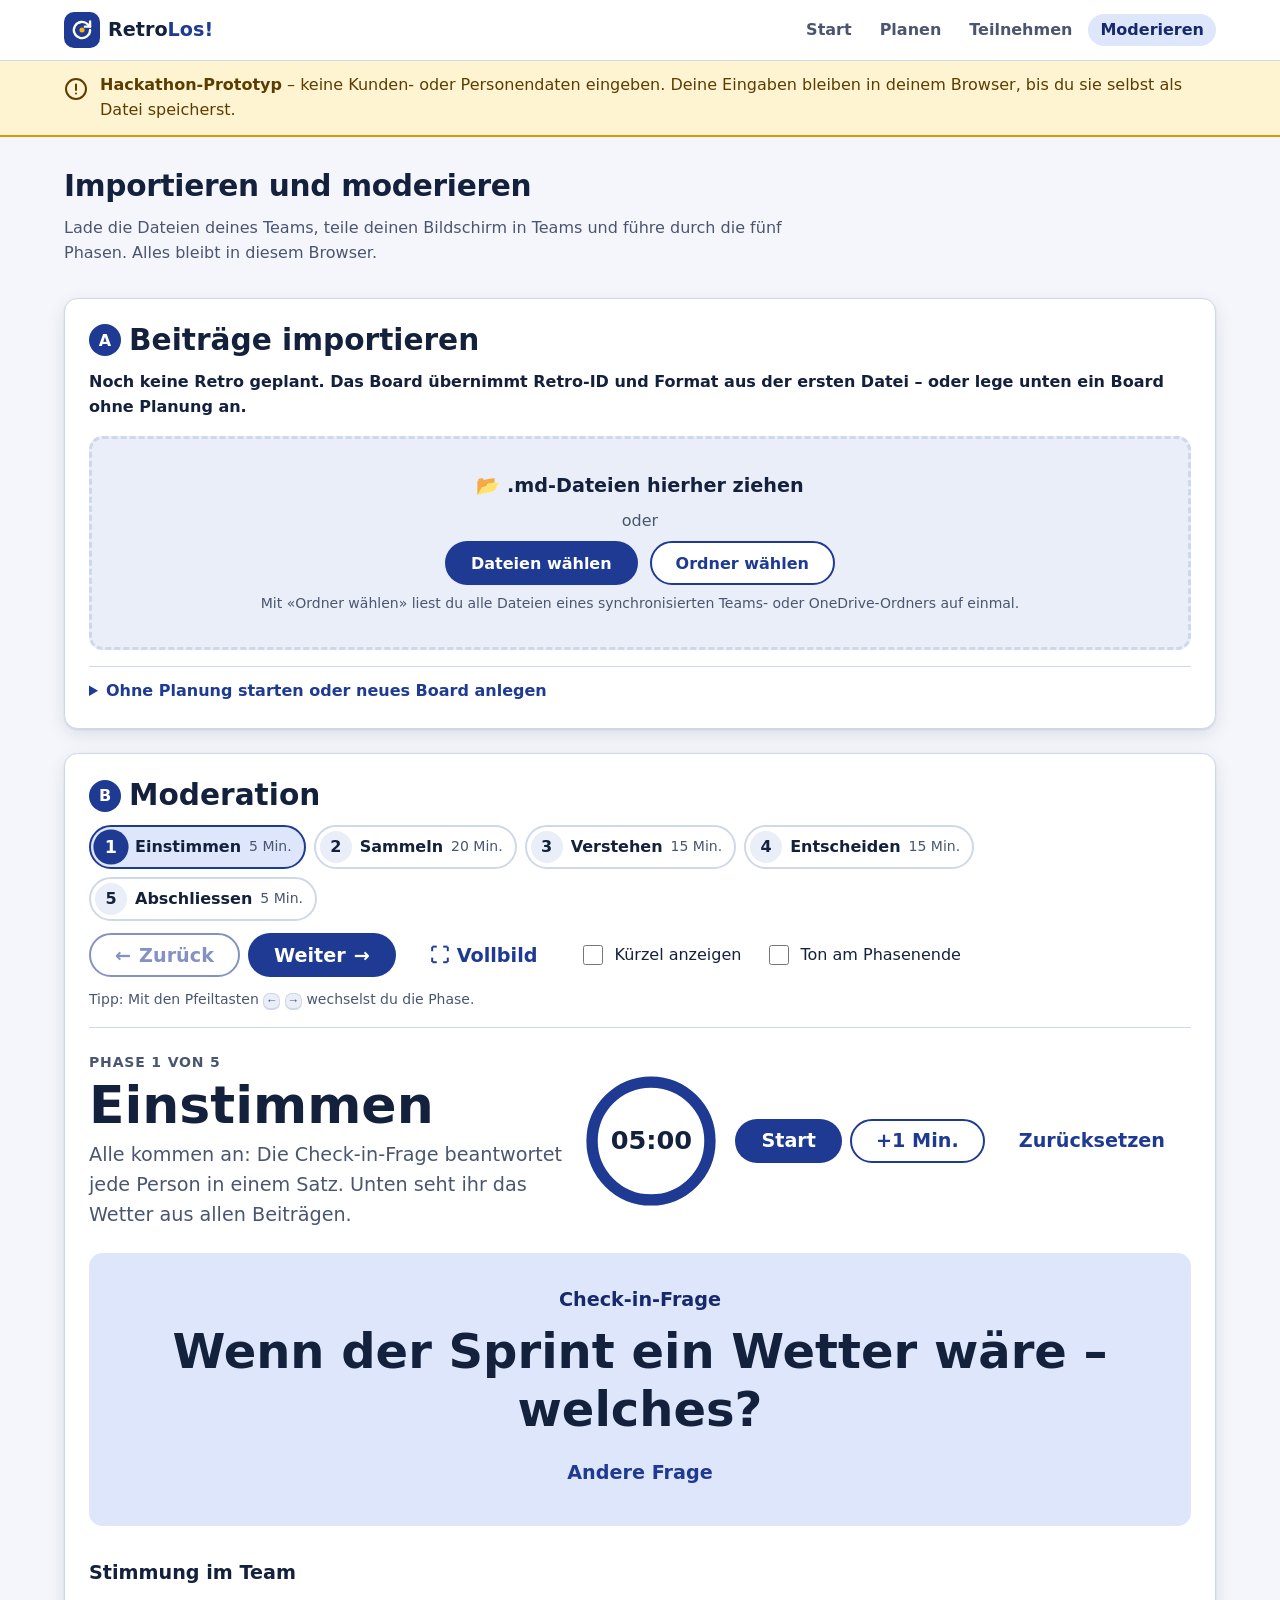
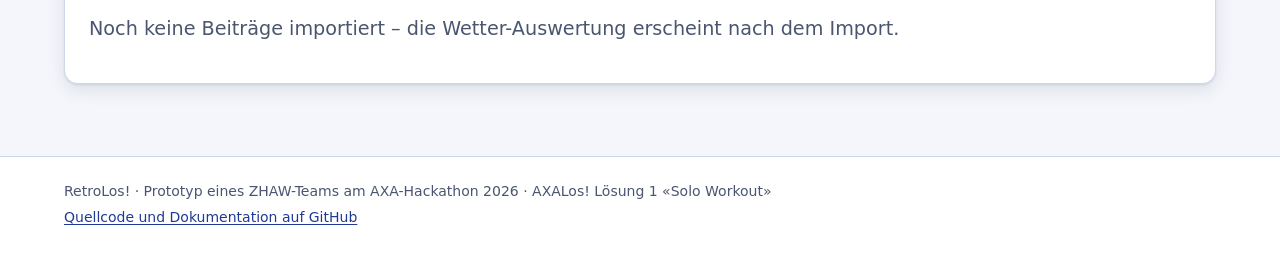
==== commit e682f0bf: "feat: Abschluss mit Protokoll, Rückblick, Teams-Text, Druck, Löschen und Wächter-Hinweisen Protokoll" ====
--- a/moderieren.html
+++ b/moderieren.html
@@ -13,6 +13,7 @@
   <script src="core-plan.js" defer></script>
   <script src="core-markdown.js" defer></script>
   <script src="core-board.js" defer></script>
+  <script src="core-privacy.js" defer></script>
   <script src="ui.js" defer></script>
   <script src="effects.js" defer></script>
   <script src="moderieren.js" defer></script>
@@ -170,6 +171,10 @@
           <section class="decide-topics" aria-labelledby="topics-title">
             <h4 id="topics-title">Top-Themen nach Punkten</h4>
             <ol class="topic-list" id="topic-list"></ol>
+            <div class="review-panel" id="review-panel" hidden>
+              <h4>Aus der letzten Retro</h4>
+              <ol class="review-list" id="board-review-list"></ol>
+            </div>
           </section>
           <section class="decide-actions" aria-labelledby="actions-title">
             <h4 id="actions-title">Massnahmen</h4>
@@ -212,9 +217,27 @@
             <button type="button" class="button button-primary button-large" id="finish"><span aria-hidden="true">🎉</span> Retro abschliessen</button>
           </div>
         </div>
-        <div class="finish-area" id="finish-area" hidden></div>
+        <section class="finish-area" id="finish-area" aria-labelledby="finish-title">
+          <h4 id="finish-title">Protokoll und Abschluss</h4>
+          <div class="button-row">
+            <button type="button" class="button button-primary" id="protocol-download"><span aria-hidden="true">📄</span> Retro-Protokoll als .md speichern</button>
+            <button type="button" class="button button-secondary" id="summary-copy"><span aria-hidden="true">💬</span> Für Teams-Chat kopieren</button>
+            <button type="button" class="button button-secondary" id="print-button"><span aria-hidden="true">🖨️</span> Druckansicht</button>
+          </div>
+          <p class="field-hint">Lege das Protokoll in euren Teams-Ordner. Bei der nächsten Retro importierst du es auf der Seite «Planen» wieder – so gehen offene Massnahmen nicht vergessen.</p>
+          <details class="summary-preview">
+            <summary>Zusammenfassung für Teams ansehen</summary>
+            <pre class="summary-text" id="summary-text"></pre>
+          </details>
+          <div class="danger-zone no-print">
+            <p><strong>Fertig?</strong> Lösche alle RetroLos!-Daten in diesem Browser (Planung, Board, Entwürfe). Gespeicherte Dateien bleiben erhalten.</p>
+            <button type="button" class="button button-danger" id="clear-all">Alle Daten in diesem Browser löschen</button>
+          </div>
+        </section>
       </div>
     </section>
+
+    <section class="protocol-print" id="protocol-print" aria-hidden="true"></section>
 
     <div id="status" class="toast" role="status" aria-live="polite"></div>
   </main>
--- a/styles.css
+++ b/styles.css
@@ -126,6 +126,13 @@
 
 /* ---------- Basis ---------- */
 
+/* Das Attribut «hidden» ist eine Browser-Vorgabe (display: none), die jede
+   Komponente mit eigener display-Regel (z. B. .button) überstimmt. Ohne
+   !important bräuchte jede Komponente eine eigene [hidden]-Regel. */
+[hidden] {
+  display: none !important;
+}
+
 *,
 *::before,
 *::after {
@@ -1010,6 +1017,36 @@
   .field-grid {
     grid-template-columns: repeat(2, 1fr);
   }
+}
+
+/* ---------- Rückblick auf die letzten Massnahmen (Planen, Moderieren) ---------- */
+
+.review-list {
+  display: grid;
+  gap: var(--space-3);
+  margin: 0 0 var(--space-3);
+  padding: 0;
+  list-style: none;
+}
+
+.review-item {
+  padding: var(--space-3) var(--space-4);
+  border-left: 4px solid var(--color-accent);
+  border-radius: var(--radius-small);
+  background: var(--color-surface-alt);
+}
+
+.review-item p {
+  margin: 0 0 var(--space-1);
+}
+
+.review-meta-line {
+  color: var(--color-text-muted);
+  font-size: var(--font-size-small);
+}
+
+.review-choice {
+  margin: var(--space-2) 0 0;
 }
 
 /* Kartenfarben pro Spalte (Teilnehmen und Board) */
--- a/moderieren.css
+++ b/moderieren.css
@@ -956,3 +956,86 @@
     padding: 0;
   }
 }
+
+/* ---------- Rückblick und Abschluss ---------- */
+
+.review-panel {
+  margin-top: var(--space-5);
+}
+
+.review-panel .review-item .button {
+  min-height: 2.25rem;
+  font-size: var(--font-size-small);
+}
+
+.finish-area {
+  padding-top: var(--space-5);
+  border-top: var(--border);
+}
+
+.finish-area h4 {
+  font-size: var(--font-size-xl);
+}
+
+.finish-area .field-hint {
+  margin-top: var(--space-3);
+  font-size: var(--font-size-base);
+}
+
+.summary-preview {
+  margin-top: var(--space-4);
+}
+
+.summary-preview > summary {
+  cursor: pointer;
+  color: var(--color-accent);
+  font-weight: var(--font-weight-bold);
+  font-size: var(--font-size-base);
+}
+
+.summary-text {
+  margin: var(--space-3) 0 0;
+  padding: var(--space-4);
+  border-radius: var(--radius-small);
+  background: var(--color-surface-alt);
+  white-space: pre-wrap;
+  overflow-wrap: anywhere;
+  font-size: var(--font-size-small);
+}
+
+.danger-zone {
+  margin-top: var(--space-6);
+  padding: var(--space-4);
+  border: 2px dashed var(--color-danger);
+  border-radius: var(--radius);
+  font-size: var(--font-size-base);
+}
+
+/* Druckansicht des Protokolls: nur auf Papier sichtbar */
+.protocol-print {
+  display: none;
+}
+
+.protocol-print table {
+  width: 100%;
+  border-collapse: collapse;
+  margin-bottom: var(--space-4);
+}
+
+.protocol-print th,
+.protocol-print td {
+  padding: var(--space-1) var(--space-2);
+  border: var(--border);
+  text-align: left;
+  vertical-align: top;
+}
+
+@media print {
+  body.is-printing-protocol main > :not(.protocol-print) {
+    display: none;
+  }
+
+  body.is-printing-protocol .protocol-print {
+    display: block;
+  }
+}
